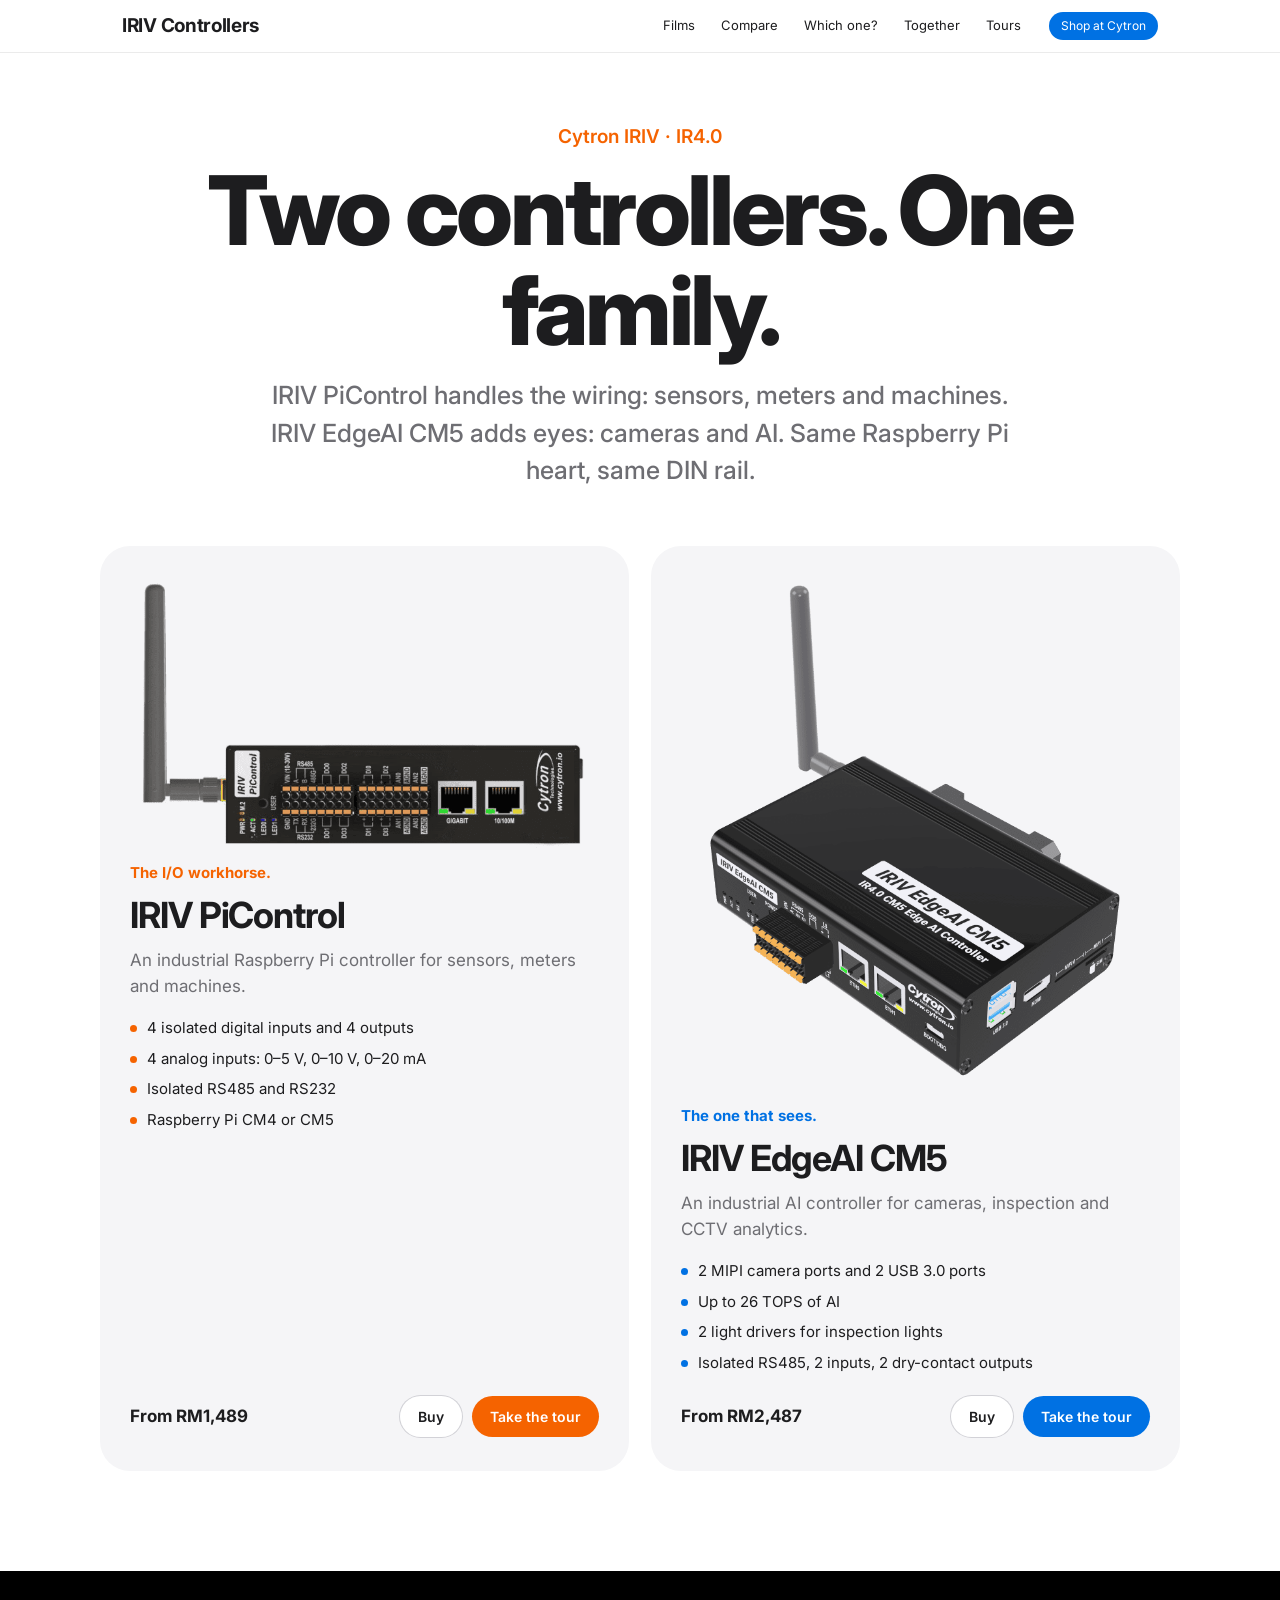
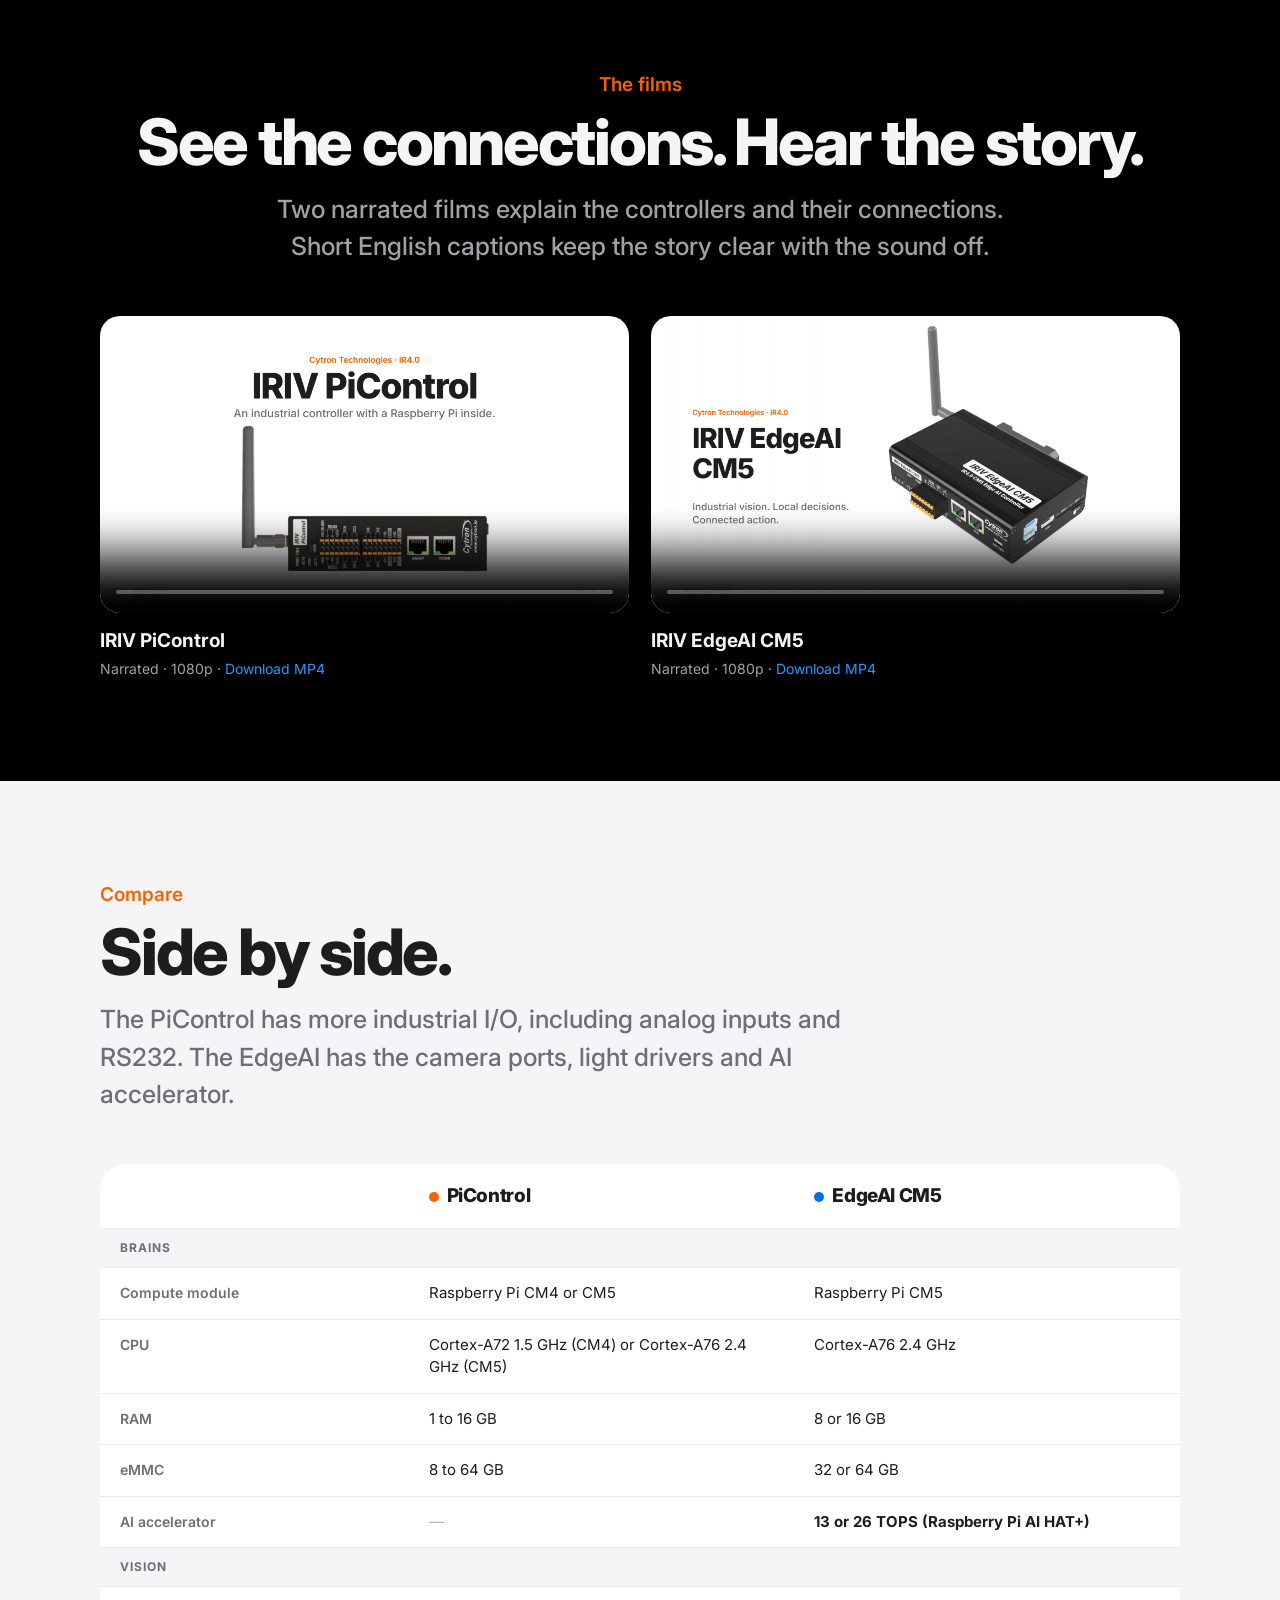
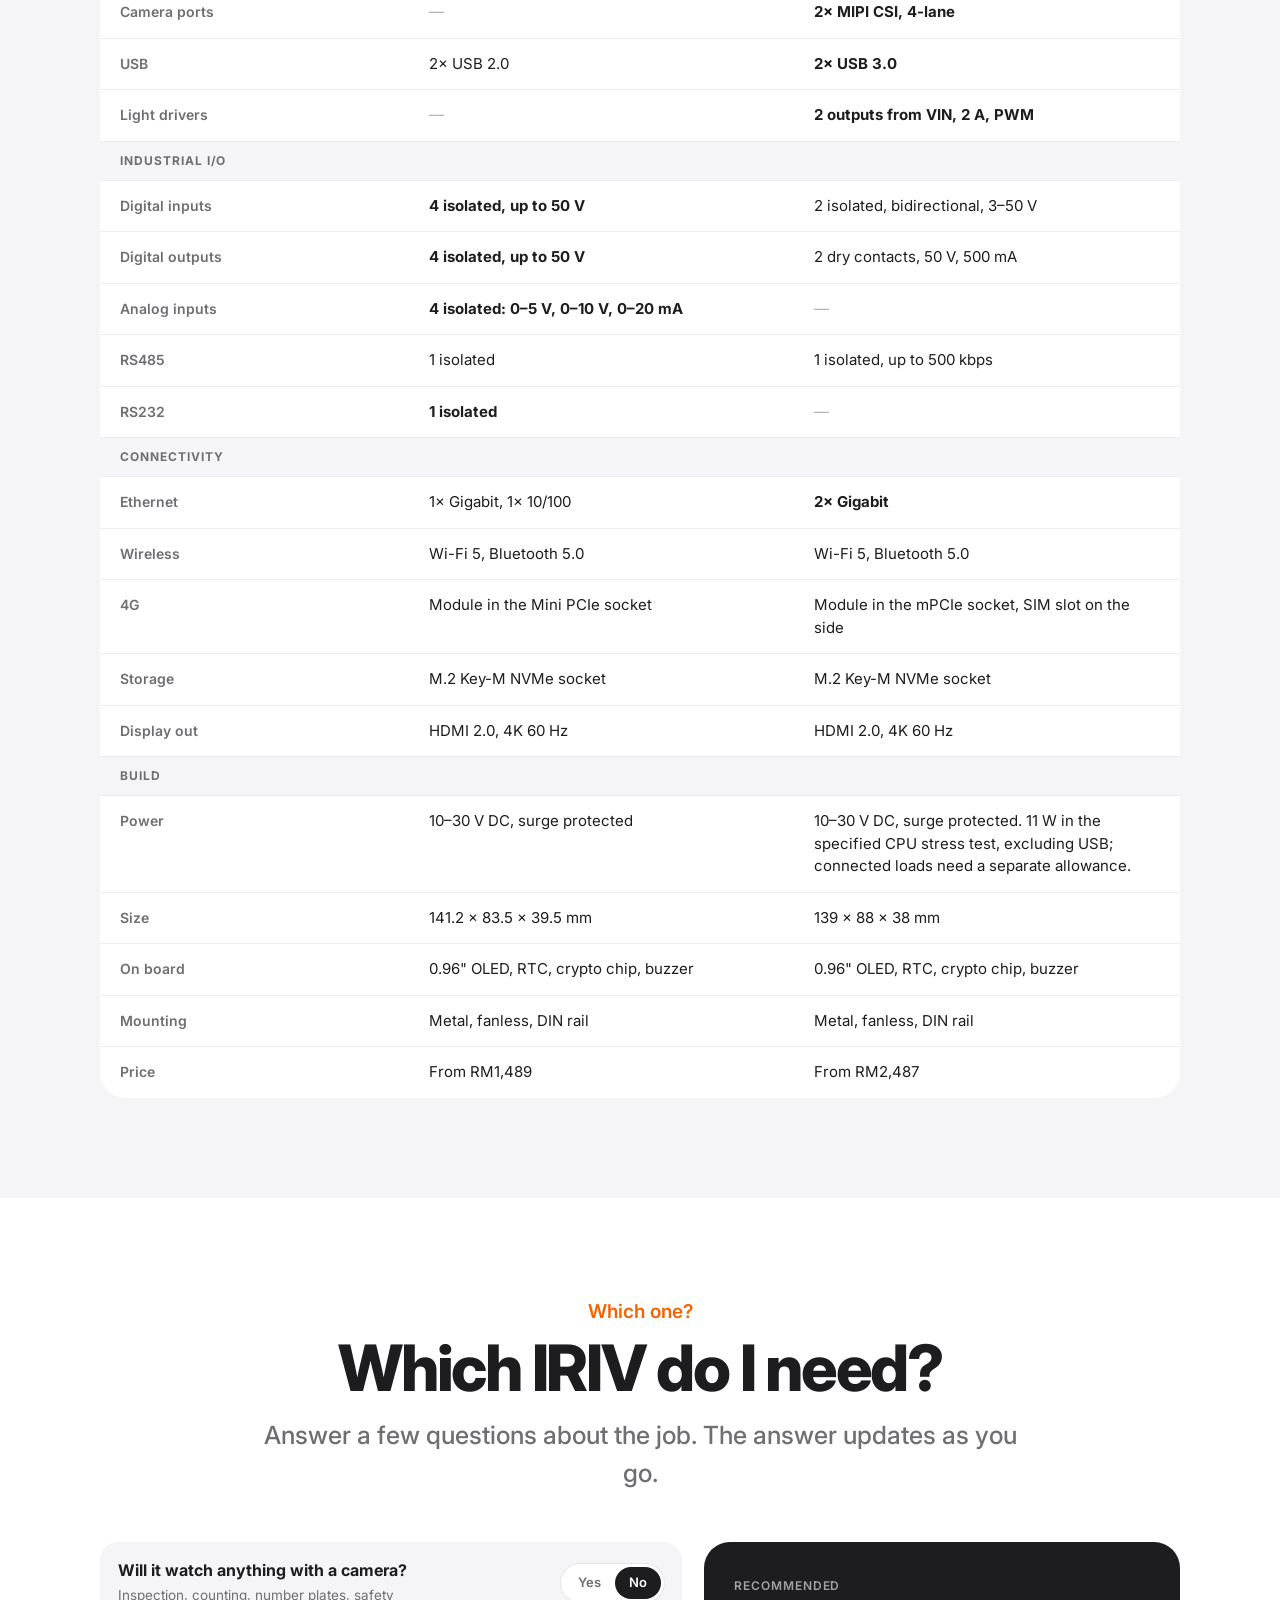
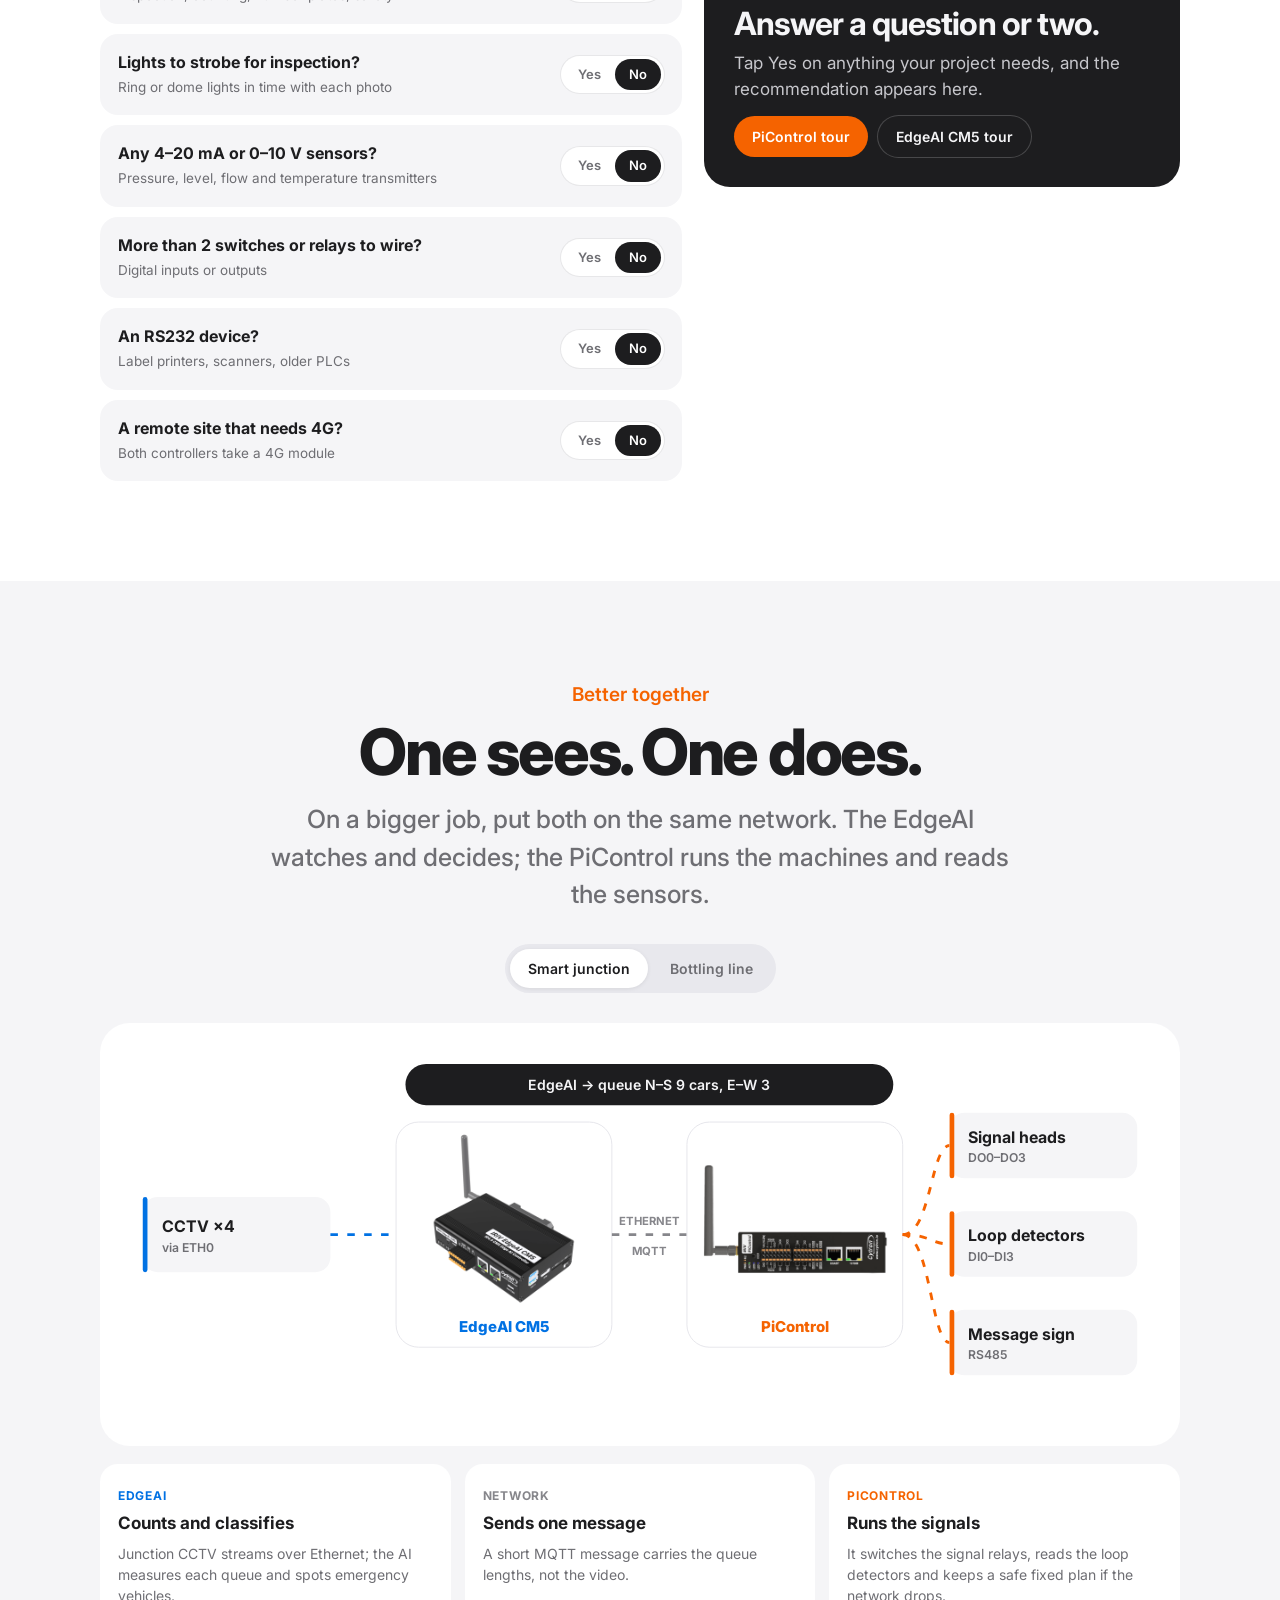
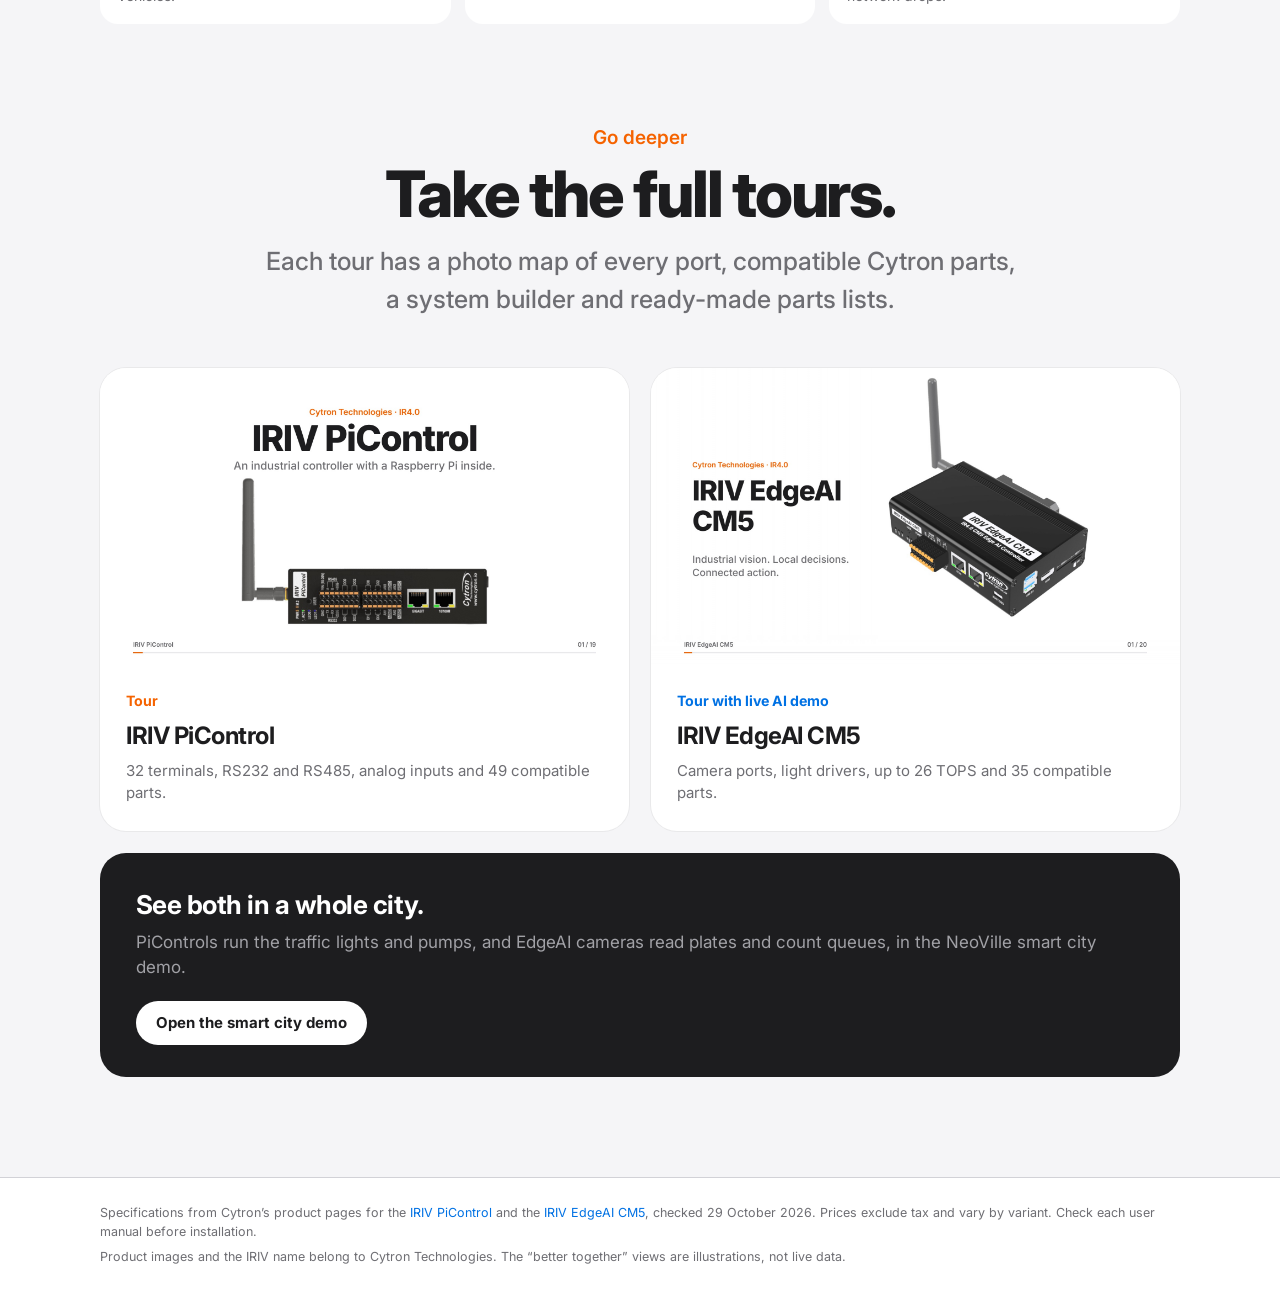
==== iriv-controllers/index.html @ e5e11044 "Add mega airport, Metro Loop, regional grid, village, ferry and weather - Mega airport with live fli" ====
<!doctype html>
<html lang="en">
<head>
<meta charset="utf-8">
<meta name="viewport" content="width=device-width, initial-scale=1">
<title>IRIV Controllers</title>
<meta name="description" content="IRIV PiControl and IRIV EdgeAI CM5 on one page: both films, a side-by-side comparison, a picker, and how the two work together.">
<link rel="preconnect" href="https://fonts.googleapis.com">
<link rel="preconnect" href="https://fonts.gstatic.com" crossorigin>
<link href="https://fonts.googleapis.com/css2?family=Inter:wght@400;500;600;700;800&display=swap" rel="stylesheet">
<style>
  :root { --ink: #1d1d1f; --muted: #6e6e73; --line: #d2d2d7; --soft: #f5f5f7; --accent: #f56300; --blue: #0071e3; --pi: #f56300; --edge: #0071e3; --bg: #fff; }
  * { box-sizing: border-box; }
  html { scroll-behavior: smooth; }
  body { margin: 0; background: var(--bg); color: var(--ink); font: 17px/1.5 Inter, -apple-system, "Segoe UI", system-ui, sans-serif; -webkit-font-smoothing: antialiased; }
  a { color: var(--blue); text-decoration: none; }
  a:hover { text-decoration: underline; }
  button { font: inherit; }
  nav { position: sticky; top: 0; z-index: 10; background: rgba(255,255,255,.96); border-bottom: 1px solid rgba(0,0,0,.08); }
  nav .in { max-width: 1080px; margin: 0 auto; padding: 0 22px; height: 52px; display: flex; align-items: center; gap: 28px; }
  nav b { font-size: 19px; font-weight: 700; letter-spacing: -.3px; margin-right: auto; }
  nav .links { display: flex; gap: 26px; }
  nav a { color: var(--ink); font-size: 13px; }
  nav .buy { background: var(--blue); color: #fff; padding: 5px 12px; border-radius: 99px; font-size: 12px; }
  nav .buy:hover { text-decoration: none; background: #0077ed; }
  @media (max-width: 760px) { nav .links { display: none; } }
  section { padding: 100px 22px; }
  .wrap { max-width: 1080px; margin: 0 auto; }
  .center { text-align: center; }
  .eyebrow { color: var(--accent); font-weight: 600; font-size: 19px; margin: 0 0 8px; }
  h1, h2 { font-weight: 800; letter-spacing: -.035em; line-height: 1.05; margin: 0; }
  h1 { font-size: clamp(48px, 9vw, 96px); }
  h2 { font-size: clamp(38px, 6vw, 64px); }
  .lede { font-size: clamp(19px, 2.4vw, 25px); color: var(--muted); font-weight: 500; margin: 16px 0 0; max-width: 760px; }
  .center .lede { margin-left: auto; margin-right: auto; }
  .grey { background: var(--soft); }
  .dark { background: #000; color: #f5f5f7; }
  .dark h2 { color: #f5f5f7; }
  .dark .lede { color: #a1a1a6; }

  /* hero: the two products */
  .hero { padding-top: 70px; }
  .duo { display: grid; grid-template-columns: 1fr 1fr; gap: 22px; margin-top: 56px; text-align: left; }
  @media (max-width: 820px) { .duo { grid-template-columns: 1fr; } }
  .prodcard { background: var(--soft); border-radius: 30px; padding: 30px 30px 34px; display: flex; flex-direction: column; }
  .prodcard svg { width: 100%; height: auto; display: block; mix-blend-mode: multiply; }
  .prodcard .tag { color: var(--c); font-weight: 700; font-size: 15px; margin-top: 8px; }
  .prodcard h3 { font-size: 36px; letter-spacing: -.03em; margin: 4px 0 6px; }
  .prodcard p { color: var(--muted); margin: 0; }
  .prodcard ul { list-style: none; padding: 0; margin: 18px 0 22px; display: grid; gap: 8px; font-size: 15px; }
  .prodcard li { display: flex; gap: 10px; }
  .prodcard li::before { content: ''; flex: none; width: 7px; height: 7px; border-radius: 50%; background: var(--c); margin-top: 8px; }
  .prodcard .foot { margin-top: auto; display: flex; flex-wrap: wrap; gap: 10px; align-items: center; }
  .price { font-weight: 700; margin-right: auto; }
  .btn { border: 0; border-radius: 99px; padding: 10px 18px; font-weight: 600; font-size: 14px; cursor: pointer; display: inline-block; }
  .btn.fill { background: var(--c, var(--ink)); color: #fff; }
  .btn.line { background: #fff; color: var(--ink); box-shadow: 0 0 0 1px var(--line); }
  .btn:hover { text-decoration: none; filter: brightness(1.05); }

  /* films */
  .films { display: grid; grid-template-columns: 1fr 1fr; gap: 22px; margin-top: 50px; text-align: left; }
  @media (max-width: 820px) { .films { grid-template-columns: 1fr; } }
  .film video { width: 100%; display: block; border-radius: 20px; background: #111; aspect-ratio: 16 / 9; }
  .film b { display: block; margin-top: 14px; font-size: 19px; }
  .film span { color: #a1a1a6; font-size: 14px; }
  .film a { color: #2997ff; font-size: 14px; }

  /* compare */
  .compare { margin-top: 50px; background: #fff; border-radius: 26px; overflow: clip; }
  .crow { display: grid; grid-template-columns: minmax(130px, .8fr) 1fr 1fr; border-top: 1px solid #ececf0; }
  .crow > div { padding: 14px 20px; font-size: 15px; }
  .crow > div:first-child { color: var(--muted); font-weight: 600; font-size: 14px; }
  .crow.head { position: sticky; top: 52px; z-index: 2; background: #fff; border-top: 0; box-shadow: 0 1px 0 #ececf0; }
  .crow.head > div { padding: 18px 20px; font-weight: 800; font-size: 19px; letter-spacing: -.02em; color: var(--ink); }
  .crow.head i { display: inline-block; width: 10px; height: 10px; border-radius: 50%; margin-right: 8px; }
  .crow.group > div { grid-column: 1 / -1; background: var(--soft); font-size: 12px; font-weight: 700; text-transform: uppercase; letter-spacing: .08em; color: var(--muted); padding: 10px 20px; }
  .crow .no { color: #b0b0b5; }
  .crow .win { font-weight: 700; }
  @media (max-width: 640px) { .crow { grid-template-columns: 1fr 1fr; } .crow > div:first-child { grid-column: 1 / -1; padding-bottom: 0; } .crow.head > div:first-child { display: none; } }

  /* picker */
  .picker { display: grid; grid-template-columns: minmax(0, 1.1fr) minmax(0, .9fr); gap: 22px; margin-top: 50px; text-align: left; }
  @media (max-width: 860px) { .picker { grid-template-columns: 1fr; } }
  .qs { display: grid; gap: 10px; }
  .q { display: flex; align-items: center; gap: 16px; background: var(--soft); border-radius: 18px; padding: 16px 18px; }
  .q > div:first-child { flex: 1; }
  .q b { display: block; font-size: 16px; }
  .q small { color: var(--muted); font-size: 13.5px; }
  .seg { display: flex; background: #fff; border-radius: 99px; padding: 3px; box-shadow: 0 0 0 1px rgba(0,0,0,.06); flex: none; }
  .seg button { border: 0; background: transparent; border-radius: 99px; padding: 6px 14px; font-size: 13px; font-weight: 600; color: var(--muted); cursor: pointer; }
  .seg button.on { background: var(--ink); color: #fff; }
  .answer { background: var(--ink); color: #f5f5f7; border-radius: 26px; padding: 30px; position: sticky; top: 76px; align-self: start; }
  .answer small { color: #a1a1a6; font-weight: 600; text-transform: uppercase; letter-spacing: .08em; font-size: 12px; }
  .answer h3 { font-size: 32px; letter-spacing: -.03em; margin: 8px 0 10px; line-height: 1.1; }
  .answer p { color: #c7c7cc; margin: 0 0 14px; }
  .answer ul { margin: 0 0 20px; padding-left: 18px; color: #e5e5ea; font-size: 15px; display: grid; gap: 6px; }
  .answer .btns { display: flex; flex-wrap: wrap; gap: 10px; }
  .answer .btn.line { background: transparent; color: #f5f5f7; box-shadow: 0 0 0 1px #48484a; }

  /* better together */
  .stabs { display: inline-flex; gap: 4px; background: #e8e8ed; border-radius: 99px; padding: 5px; margin-top: 30px; }
  .stabs button { border: 0; background: transparent; color: var(--muted); padding: 9px 18px; border-radius: 99px; font-weight: 600; font-size: 14px; cursor: pointer; }
  .stabs button.on { background: #fff; color: var(--ink); box-shadow: 0 1px 4px rgba(0,0,0,.08); }
  .together { margin-top: 30px; background: #fff; border-radius: 30px; padding: 24px; }
  .together svg { display: block; width: 100%; height: auto; }
  .flow { fill: none; stroke-width: 3; stroke-dasharray: 8 10; animation: flow 1s linear infinite; }
  @keyframes flow { to { stroke-dashoffset: -36; } }
  .msg { transition: opacity .35s; }
  .tsteps { display: grid; grid-template-columns: repeat(3, 1fr); gap: 14px; margin-top: 18px; text-align: left; }
  @media (max-width: 760px) { .tsteps { grid-template-columns: 1fr; } }
  .tstep { background: #fff; border-radius: 18px; padding: 18px; }
  .tstep small { color: var(--c); font-weight: 700; font-size: 12px; text-transform: uppercase; letter-spacing: .06em; }
  .tstep b { display: block; margin-top: 4px; }
  .tstep p { margin: 6px 0 0; color: var(--muted); font-size: 14px; }

  /* tours */
  .tours { display: grid; grid-template-columns: 1fr 1fr; gap: 22px; margin-top: 50px; text-align: left; }
  @media (max-width: 820px) { .tours { grid-template-columns: 1fr; } }
  .tour { display: block; background: #fff; border-radius: 26px; overflow: hidden; color: var(--ink); box-shadow: 0 0 0 1px rgba(0,0,0,.05); transition: transform .2s, box-shadow .2s; }
  .tour:hover { text-decoration: none; transform: translateY(-3px); box-shadow: 0 0 0 1px rgba(0,0,0,.06), 0 24px 40px -24px rgba(0,0,0,.4); }
  .tour img { width: 100%; display: block; aspect-ratio: 16 / 9; object-fit: cover; }
  .tour div { padding: 22px 26px 26px; }
  .tour small { color: var(--c); font-weight: 700; }
  .tour b { display: block; font-size: 24px; letter-spacing: -.02em; margin: 4px 0 6px; }
  .tour p { margin: 0; color: var(--muted); font-size: 15px; }
  .cta { margin-top: 22px; background: #1d1d1f; color: #fff; border-radius: 26px; padding: 32px 36px; display: flex; flex-wrap: wrap; gap: 20px; align-items: center; justify-content: space-between; text-align: left; }
  .cta h3 { margin: 0; font-size: 26px; letter-spacing: -.02em; }
  .cta p { margin: 6px 0 0; color: #a1a1a6; }
  .cta a { background: #fff; color: var(--ink); border-radius: 99px; padding: 11px 20px; font-weight: 700; font-size: 15px; }
  .cta a:hover { text-decoration: none; background: #f5f5f7; }
  footer { border-top: 1px solid var(--line); padding: 26px 22px 40px; color: var(--muted); font-size: 12.5px; }
  footer .wrap { display: grid; gap: 6px; }
  .reveal { opacity: 0; transform: translateY(30px); transition: opacity .9s ease, transform .9s cubic-bezier(.2,.7,.2,1); }
  .reveal.in { opacity: 1; transform: none; }
  @media (prefers-reduced-motion: reduce) { .reveal { opacity: 1; transform: none; transition: none; } .flow { animation: none; } html { scroll-behavior: auto; } }
</style>
</head>
<body>
<nav><div class="in">
  <b>IRIV Controllers</b>
  <span class="links"><a href="#films">Films</a><a href="#compare">Compare</a><a href="#pick">Which one?</a><a href="#together">Together</a><a href="#tours">Tours</a></span>
  <a class="buy" href="https://my.cytron.io/c-industrial-edge-controller" target="_blank" rel="noopener">Shop at Cytron</a>
</div></nav>

<section class="hero center">
  <div class="wrap">
    <p class="eyebrow">Cytron IRIV · IR4.0</p>
    <h1>Two controllers. One family.</h1>
    <p class="lede">IRIV PiControl handles the wiring: sensors, meters and machines. IRIV EdgeAI CM5 adds eyes: cameras and AI. Same Raspberry Pi heart, same DIN rail.</p>
    <div class="duo" id="duo"></div>
  </div>
</section>

<section class="dark center" id="films">
  <div class="wrap">
    <p class="eyebrow reveal">The films</p>
    <h2 class="reveal">See the connections. Hear the story.</h2>
    <p class="lede reveal">Two narrated films explain the controllers and their connections. Short English captions keep the story clear with the sound off.</p>
    <div class="films reveal">
      <div class="film"><video controls playsinline preload="metadata" poster="images/poster-picontrol.jpg"><source src="../short-video-of-iriv-pi/IRIV-PiControl-tour.mp4" type="video/mp4"><track kind="captions" srclang="en" label="English" src="../short-video-of-iriv-pi/IRIV-PiControl-tour.vtt" default></video>
        <b>IRIV PiControl</b><span>Narrated · 1080p · </span><a href="../short-video-of-iriv-pi/IRIV-PiControl-tour.mp4" download>Download MP4</a></div>
      <div class="film"><video controls playsinline preload="metadata" poster="images/poster-edgeai.jpg"><source src="../short-video-of-iriv-edgeai/IRIV-EdgeAI-CM5-tour.mp4" type="video/mp4"><track kind="captions" srclang="en" label="English" src="../short-video-of-iriv-edgeai/IRIV-EdgeAI-CM5-tour.vtt" default></video>
        <b>IRIV EdgeAI CM5</b><span>Narrated · 1080p · </span><a href="../short-video-of-iriv-edgeai/IRIV-EdgeAI-CM5-tour.mp4" download>Download MP4</a></div>
    </div>
  </div>
</section>

<section class="grey" id="compare">
  <div class="wrap">
    <p class="eyebrow reveal">Compare</p>
    <h2 class="reveal">Side by side.</h2>
    <p class="lede reveal">The PiControl has more industrial I/O, including analog inputs and RS232. The EdgeAI has the camera ports, light drivers and AI accelerator.</p>
    <div class="compare reveal" id="cmp"></div>
  </div>
</section>

<section class="center" id="pick">
  <div class="wrap">
    <p class="eyebrow reveal">Which one?</p>
    <h2 class="reveal">Which IRIV do I need?</h2>
    <p class="lede reveal">Answer a few questions about the job. The answer updates as you go.</p>
    <div class="picker reveal"><div class="qs" id="qs"></div><div class="answer" id="answer"></div></div>
  </div>
</section>

<section class="grey center" id="together">
  <div class="wrap">
    <p class="eyebrow reveal">Better together</p>
    <h2 class="reveal">One sees. One does.</h2>
    <p class="lede reveal">On a bigger job, put both on the same network. The EdgeAI watches and decides; the PiControl runs the machines and reads the sensors.</p>
    <div class="stabs reveal" id="stabs"><button data-s="junction" class="on">Smart junction</button><button data-s="bottling">Bottling line</button></div>
    <div class="together reveal" id="tview"></div>
    <div class="tsteps reveal" id="tsteps"></div>
  </div>
</section>

<section class="grey center" id="tours" style="padding-top:0">
  <div class="wrap">
    <p class="eyebrow reveal">Go deeper</p>
    <h2 class="reveal">Take the full tours.</h2>
    <p class="lede reveal">Each tour has a photo map of every port, compatible Cytron parts, a system builder and ready-made parts lists.</p>
    <div class="tours reveal">
      <a class="tour" href="../short-video-of-iriv-pi/" style="--c:var(--pi)"><img src="images/poster-picontrol.jpg" alt="IRIV PiControl tour"><div><small>Tour</small><b>IRIV PiControl</b><p>32 terminals, RS232 and RS485, analog inputs and 49 compatible parts.</p></div></a>
      <a class="tour" href="../short-video-of-iriv-edgeai/" style="--c:var(--edge)"><img src="images/poster-edgeai.jpg" alt="IRIV EdgeAI CM5 tour"><div><small>Tour with live AI demo</small><b>IRIV EdgeAI CM5</b><p>Camera ports, light drivers, up to 26 TOPS and 35 compatible parts.</p></div></a>
    </div>
    <div class="cta reveal"><div><h3>See both in a whole city.</h3><p>PiControls run the traffic lights and pumps, and EdgeAI cameras read plates and count queues, in the NeoVille smart city demo.</p></div><a href="../#mobility">Open the smart city demo</a></div>
  </div>
</section>

<footer><div class="wrap">
  <div>Specifications from Cytron’s product pages for the <a href="https://my.cytron.io/p-iriv-picontrol-cm4-industrial-controller" target="_blank" rel="noopener">IRIV PiControl</a> and the <a href="https://my.cytron.io/c-industrial-edge-controller/p-iriv-edge-ai-cm5" target="_blank" rel="noopener">IRIV EdgeAI CM5</a>, checked 29 October 2026. Prices exclude tax and vary by variant. Check each user manual before installation.</div>
  <div>Product images and the IRIV name belong to Cytron Technologies. The “better together” views are illustrations, not live data.</div>
</div></footer>

<script>
const PI = { id: 'pi', name: 'IRIV PiControl', color: '#f56300', tag: 'The I/O workhorse.', img: '../short-video-of-iriv-pi/images/front.png', px: 1000, vb: '50 225 910 540',
  blurb: 'An industrial Raspberry Pi controller for sensors, meters and machines.', price: 'From RM1,489', tour: '../short-video-of-iriv-pi/', buy: 'https://my.cytron.io/p-iriv-picontrol-cm4-industrial-controller',
  points: ['4 isolated digital inputs and 4 outputs', '4 analog inputs: 0–5 V, 0–10 V, 0–20 mA', 'Isolated RS485 and RS232', 'Raspberry Pi CM4 or CM5'] };
const ED = { id: 'edge', name: 'IRIV EdgeAI CM5', color: '#0071e3', tag: 'The one that sees.', img: '../short-video-of-iriv-edgeai/images/iso.png', px: 800, vb: '40 0 720 800',
  blurb: 'An industrial AI controller for cameras, inspection and CCTV analytics.', price: 'From RM2,487', tour: '../short-video-of-iriv-edgeai/', buy: 'https://my.cytron.io/c-industrial-edge-controller/p-iriv-edge-ai-cm5',
  points: ['2 MIPI camera ports and 2 USB 3.0 ports', 'Up to 26 TOPS of AI', '2 light drivers for inspection lights', 'Isolated RS485, 2 inputs, 2 dry-contact outputs'] };

/* ---------- hero cards ---------- */
const photo = (p, vb = p.vb) => `<svg viewBox="${vb}" role="img" aria-label="${p.name}"><image href="${p.img}" width="${p.px}" height="${p.px}"/></svg>`;
document.getElementById('duo').innerHTML = [PI, ED].map(p => `<div class="prodcard" style="--c:${p.color}">${photo(p)}
  <div class="tag">${p.tag}</div><h3>${p.name}</h3><p>${p.blurb}</p><ul>${p.points.map(x => `<li>${x}</li>`).join('')}</ul>
  <div class="foot"><span class="price">${p.price}</span><a class="btn line" href="${p.buy}" target="_blank" rel="noopener">Buy</a><a class="btn fill" href="${p.tour}">Take the tour</a></div></div>`).join('');

/* ---------- comparison ---------- */
// [label, PiControl, EdgeAI, which side has the edge: 'pi' | 'edge' | '']
const ROWS = [
  ['Brains'],
  ['Compute module', 'Raspberry Pi CM4 or CM5', 'Raspberry Pi CM5'],
  ['CPU', 'Cortex-A72 1.5 GHz (CM4) or Cortex-A76 2.4 GHz (CM5)', 'Cortex-A76 2.4 GHz'],
  ['RAM', '1 to 16 GB', '8 or 16 GB'],
  ['eMMC', '8 to 64 GB', '32 or 64 GB'],
  ['AI accelerator', '', '13 or 26 TOPS (Raspberry Pi AI HAT+)', 'edge'],
  ['Vision'],
  ['Camera ports', '', '2× MIPI CSI, 4-lane', 'edge'],
  ['USB', '2× USB 2.0', '2× USB 3.0', 'edge'],
  ['Light drivers', '', '2 outputs from VIN, 2 A, PWM', 'edge'],
  ['Industrial I/O'],
  ['Digital inputs', '4 isolated, up to 50 V', '2 isolated, bidirectional, 3–50 V', 'pi'],
  ['Digital outputs', '4 isolated, up to 50 V', '2 dry contacts, 50 V, 500 mA', 'pi'],
  ['Analog inputs', '4 isolated: 0–5 V, 0–10 V, 0–20 mA', '', 'pi'],
  ['RS485', '1 isolated', '1 isolated, up to 500 kbps'],
  ['RS232', '1 isolated', '', 'pi'],
  ['Connectivity'],
  ['Ethernet', '1× Gigabit, 1× 10/100', '2× Gigabit', 'edge'],
  ['Wireless', 'Wi-Fi 5, Bluetooth 5.0', 'Wi-Fi 5, Bluetooth 5.0'],
  ['4G', 'Module in the Mini PCIe socket', 'Module in the mPCIe socket, SIM slot on the side'],
  ['Storage', 'M.2 Key-M NVMe socket', 'M.2 Key-M NVMe socket'],
  ['Display out', 'HDMI 2.0, 4K 60 Hz', 'HDMI 2.0, 4K 60 Hz'],
  ['Build'],
  ['Power', '10–30 V DC, surge protected', '10–30 V DC, surge protected. 11 W in the specified CPU stress test, excluding USB; connected loads need a separate allowance.'],
  ['Size', '141.2 × 83.5 × 39.5 mm', '139 × 88 × 38 mm'],
  ['On board', '0.96" OLED, RTC, crypto chip, buzzer', '0.96" OLED, RTC, crypto chip, buzzer'],
  ['Mounting', 'Metal, fanless, DIN rail', 'Metal, fanless, DIN rail'],
  ['Price', 'From RM1,489', 'From RM2,487']
];
const cell = (v, win) => v ? `<div class="${win ? 'win' : ''}">${v}</div>` : '<div class="no">—</div>';
document.getElementById('cmp').innerHTML = `<div class="crow head"><div></div><div><i style="background:${PI.color}"></i>PiControl</div><div><i style="background:${ED.color}"></i>EdgeAI CM5</div></div>` +
  ROWS.map(([label, a, b, win]) => a === undefined ? `<div class="crow group"><div>${label}</div></div>` : `<div class="crow"><div>${label}</div>${cell(a, win === 'pi')}${cell(b, win === 'edge')}</div>`).join('');

/* ---------- picker ---------- */
const QS = [
  ['cam', 'Will it watch anything with a camera?', 'Inspection, counting, number plates, safety'],
  ['light', 'Lights to strobe for inspection?', 'Ring or dome lights in time with each photo'],
  ['analog', 'Any 4–20 mA or 0–10 V sensors?', 'Pressure, level, flow and temperature transmitters'],
  ['io', 'More than 2 switches or relays to wire?', 'Digital inputs or outputs'],
  ['rs232', 'An RS232 device?', 'Label printers, scanners, older PLCs'],
  ['cell', 'A remote site that needs 4G?', 'Both controllers take a 4G module']
];
const ans = {};
document.getElementById('qs').innerHTML = QS.map(([id, q, hint]) => `<div class="q"><div><b>${q}</b><small>${hint}</small></div><div class="seg" data-q="${id}"><button data-v="1">Yes</button><button data-v="0" class="on">No</button></div></div>`).join('');
function decide() {
  const sees = ans.cam || ans.light, wires = ans.analog || ans.rs232 || ans.io, why = [];
  if (ans.cam) why.push('Camera ports and up to 26 TOPS of AI are on the EdgeAI.');
  if (ans.light) why.push('Only the EdgeAI has built-in light drivers.');
  if (ans.analog) why.push('Only the PiControl has analog inputs (0–5 V, 0–10 V, 0–20 mA).');
  if (ans.rs232) why.push('Only the PiControl has RS232.');
  if (ans.io) why.push('The PiControl has 4 inputs and 4 outputs; the EdgeAI has 2 of each.');
  if (ans.cell) why.push('Either one takes a 4G module, so 4G doesn’t decide it.');
  let pick, title, text, links;
  if (sees && (ans.analog || ans.rs232)) { pick = 'both'; title = 'Use both, linked over Ethernet.'; text = 'The EdgeAI handles the cameras and AI; the PiControl reads the analog or RS232 equipment and runs the machines.'; links = [ED, PI]; }
  else if (sees && ans.io) { pick = 'edge'; title = 'IRIV EdgeAI CM5, plus an IO extender.'; text = 'The EdgeAI does the vision. Add the 8×DI + 8×DO Modbus extender on RS485 for the extra switches, or pair it with a PiControl.'; links = [ED, PI]; }
  else if (sees) { pick = 'edge'; title = 'IRIV EdgeAI CM5.'; text = 'Everything you need for vision is on one controller.'; links = [ED]; }
  else if (wires || ans.cell) { pick = 'pi'; title = 'IRIV PiControl.'; text = 'More industrial I/O for less, with no AI hardware you don’t need.'; links = [PI]; }
  else { pick = ''; title = 'Answer a question or two.'; text = 'Tap Yes on anything your project needs, and the recommendation appears here.'; links = [PI, ED]; }
  const col = { pi: PI.color, edge: ED.color, both: '#30d158' }[pick] || '#a1a1a6';
  document.getElementById('answer').innerHTML = `<small style="color:${col}">Recommended</small><h3>${title}</h3><p>${text}</p>${why.length ? `<ul>${why.map(w => `<li>${w}</li>`).join('')}</ul>` : ''}
    <div class="btns">${links.map((p, i) => `<a class="btn ${i ? 'line' : 'fill'}" style="--c:${p.color}" href="${p.tour}">${p.name.replace('IRIV ', '')} tour</a>`).join('')}</div>`;
}
document.getElementById('qs').onclick = e => {
  const b = e.target.closest('[data-v]'); if (!b) return;
  const seg = b.parentElement; ans[seg.dataset.q] = b.dataset.v === '1';
  seg.querySelectorAll('button').forEach(x => x.classList.toggle('on', x === b)); decide();
};
decide();

/* ---------- better together ---------- */
const SC = {
  junction: { left: ['CCTV ×4', 'via ETH0'], right: [['Signal heads', 'DO0–DO3'], ['Loop detectors', 'DI0–DI3'], ['Message sign', 'RS485']],
    msgs: ['EdgeAI → queue N–S 9 cars, E–W 3', 'PiControl ← give N–S 4 s more green', 'EdgeAI → ambulance seen on approach', 'PiControl ← green corridor for the ambulance', 'EdgeAI → red-light runner, plate WKA 2241', 'PiControl ← sign: “Slow down, queue ahead”'],
    steps: [['EdgeAI', 'Counts and classifies', 'Junction CCTV streams over Ethernet; the AI measures each queue and spots emergency vehicles.', ED.color], ['Network', 'Sends one message', 'A short MQTT message carries the queue lengths, not the video.', '#86868b'], ['PiControl', 'Runs the signals', 'It switches the signal relays, reads the loop detectors and keeps a safe fixed plan if the network drops.', PI.color]] },
  bottling: { left: ['Camera', 'MIPI0 + dome light L0'], right: [['Conveyor motor', 'DO0'], ['Tank level 4–20 mA', 'AN0'], ['Label printer', 'RS232']],
    msgs: ['EdgeAI → bottle #1042 OK', 'EdgeAI → bottle #1043 NO CAP · rejected', 'PiControl ← tank 72 %, filler pressure normal', 'EdgeAI → yield 97.8 % this hour', 'PiControl ← print batch label B-2210', 'PiControl ← slow conveyor, rejects rising'],
    steps: [['EdgeAI', 'Inspects every bottle', 'The camera and light are triggered per bottle, and faulty ones are blown off the line.', ED.color], ['Network', 'Shares the results', 'Pass, fail and yield go to the PiControl and the dashboard over MQTT.', '#86868b'], ['PiControl', 'Runs the line', 'It drives the conveyor, reads the 4–20 mA tank level and prints batch labels over RS232.', PI.color]] }
};
let scene = 'junction', msgI = 0;
function drawTogether() {
  const s = SC[scene];
  const box = (x, y, w, h, title, sub, col) => `<g><rect x="${x}" y="${y}" width="${w}" height="${h}" rx="16" fill="#f5f5f7"/><rect x="${x}" y="${y}" width="5" height="${h}" rx="2.5" fill="${col}"/>
    <text x="${x + 20}" y="${y + h / 2 - 3}" font-size="17" font-weight="700" fill="#1d1d1f">${title}</text><text x="${x + 20}" y="${y + h / 2 + 18}" font-size="13" font-weight="600" fill="#6e6e73">${sub}</text></g>`;
  const ry = [70, 175, 280];
  document.getElementById('tview').innerHTML = `<svg viewBox="0 0 1100 400" role="img" aria-label="EdgeAI and PiControl working together">
    ${box(20, 160, 200, 80, s.left[0], s.left[1], ED.color)}
    <path class="flow" d="M220 200 L290 200" stroke="${ED.color}"/>
    <rect x="290" y="80" width="230" height="240" rx="24" fill="#fff" stroke="#e5e5ea"/>
    <svg x="300" y="90" width="210" height="190" viewBox="${ED.vb}"><image href="${ED.img}" width="${ED.px}" height="${ED.px}"/></svg>
    <text x="405" y="304" text-anchor="middle" font-size="16" font-weight="800" fill="${ED.color}">EdgeAI CM5</text>
    <path class="flow" d="M520 200 L600 200" stroke="#86868b"/>
    <rect x="600" y="80" width="230" height="240" rx="24" fill="#fff" stroke="#e5e5ea"/>
    <svg x="610" y="110" width="210" height="150" viewBox="40 220 920 560"><image href="${PI.img}" width="${PI.px}" height="${PI.px}"/></svg>
    <text x="715" y="304" text-anchor="middle" font-size="16" font-weight="800" fill="${PI.color}">PiControl</text>
    ${s.right.map((r, i) => `<path class="flow" d="M830 200 C 860 200, 860 ${ry[i] + 35}, 880 ${ry[i] + 35}" stroke="${PI.color}"/>${box(880, ry[i], 200, 70, r[0], r[1], PI.color)}`).join('')}
    <rect x="300" y="18" width="520" height="44" rx="22" fill="#1d1d1f"/>
    <text id="tmsg" class="msg" x="560" y="46" text-anchor="middle" font-size="15" font-weight="600" fill="#f5f5f7">${s.msgs[msgI % s.msgs.length]}</text>
    <text x="560" y="190" text-anchor="middle" font-size="12" font-weight="700" fill="#86868b">ETHERNET</text><text x="560" y="222" text-anchor="middle" font-size="12" font-weight="700" fill="#86868b">MQTT</text>
  </svg>`;
  document.getElementById('tsteps').innerHTML = s.steps.map(([who, t, d, c]) => `<div class="tstep" style="--c:${c}"><small>${who}</small><b>${t}</b><p>${d}</p></div>`).join('');
}
document.getElementById('stabs').onclick = e => {
  const b = e.target.closest('[data-s]'); if (!b) return;
  scene = b.dataset.s; msgI = 0; drawTogether();
  document.querySelectorAll('#stabs button').forEach(x => x.classList.toggle('on', x === b));
};
drawTogether();
setInterval(() => {   // cycle the message strip while it is on screen
  const el = document.getElementById('tmsg'); if (!el || document.hidden || el.getBoundingClientRect().bottom < 0 || el.getBoundingClientRect().top > innerHeight) return;
  el.style.opacity = 0;
  setTimeout(() => { msgI++; el.textContent = SC[scene].msgs[msgI % SC[scene].msgs.length]; el.style.opacity = 1; }, 350);
}, 2600);

/* ---------- scroll reveal ---------- */
const ro = new IntersectionObserver(es => es.forEach(e => { if (e.isIntersecting) { e.target.classList.add('in'); ro.unobserve(e.target); } }), { threshold: .12 });
document.querySelectorAll('.reveal').forEach(n => ro.observe(n));
</script>
</body>
</html>
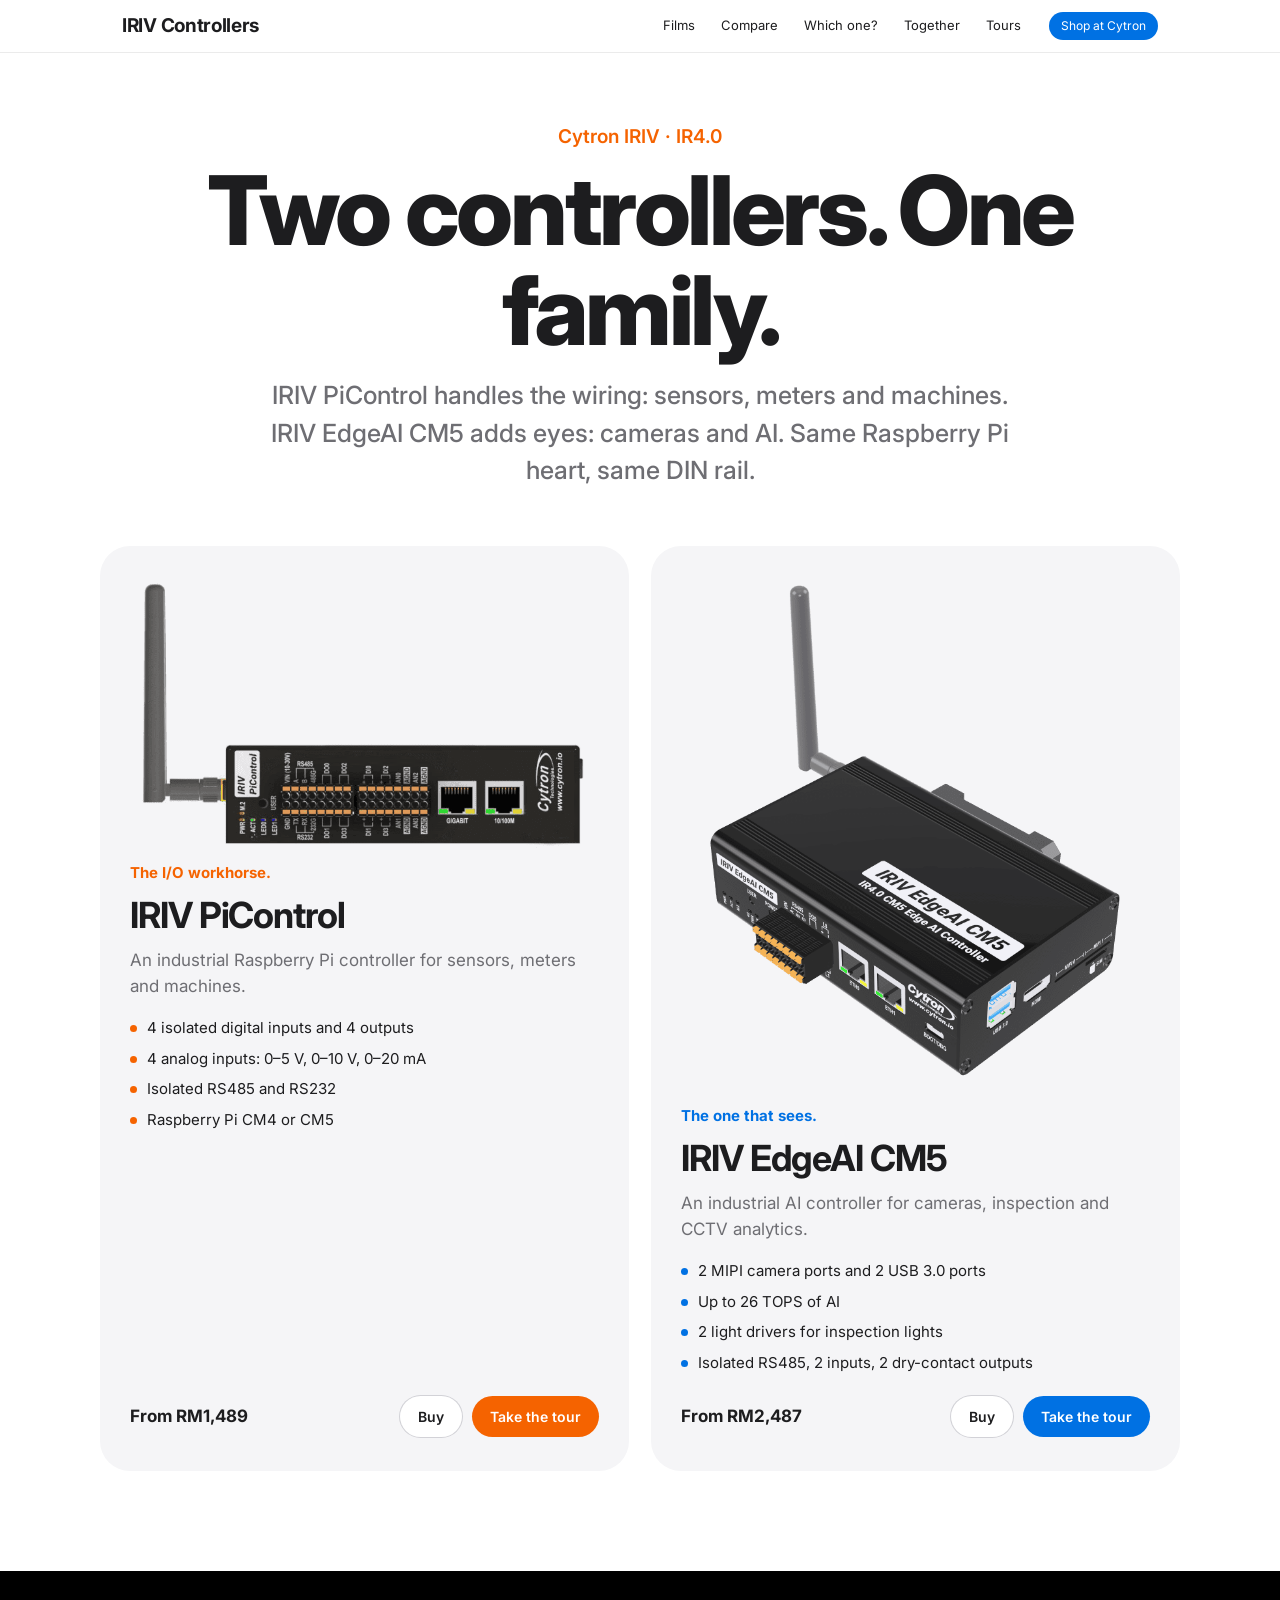
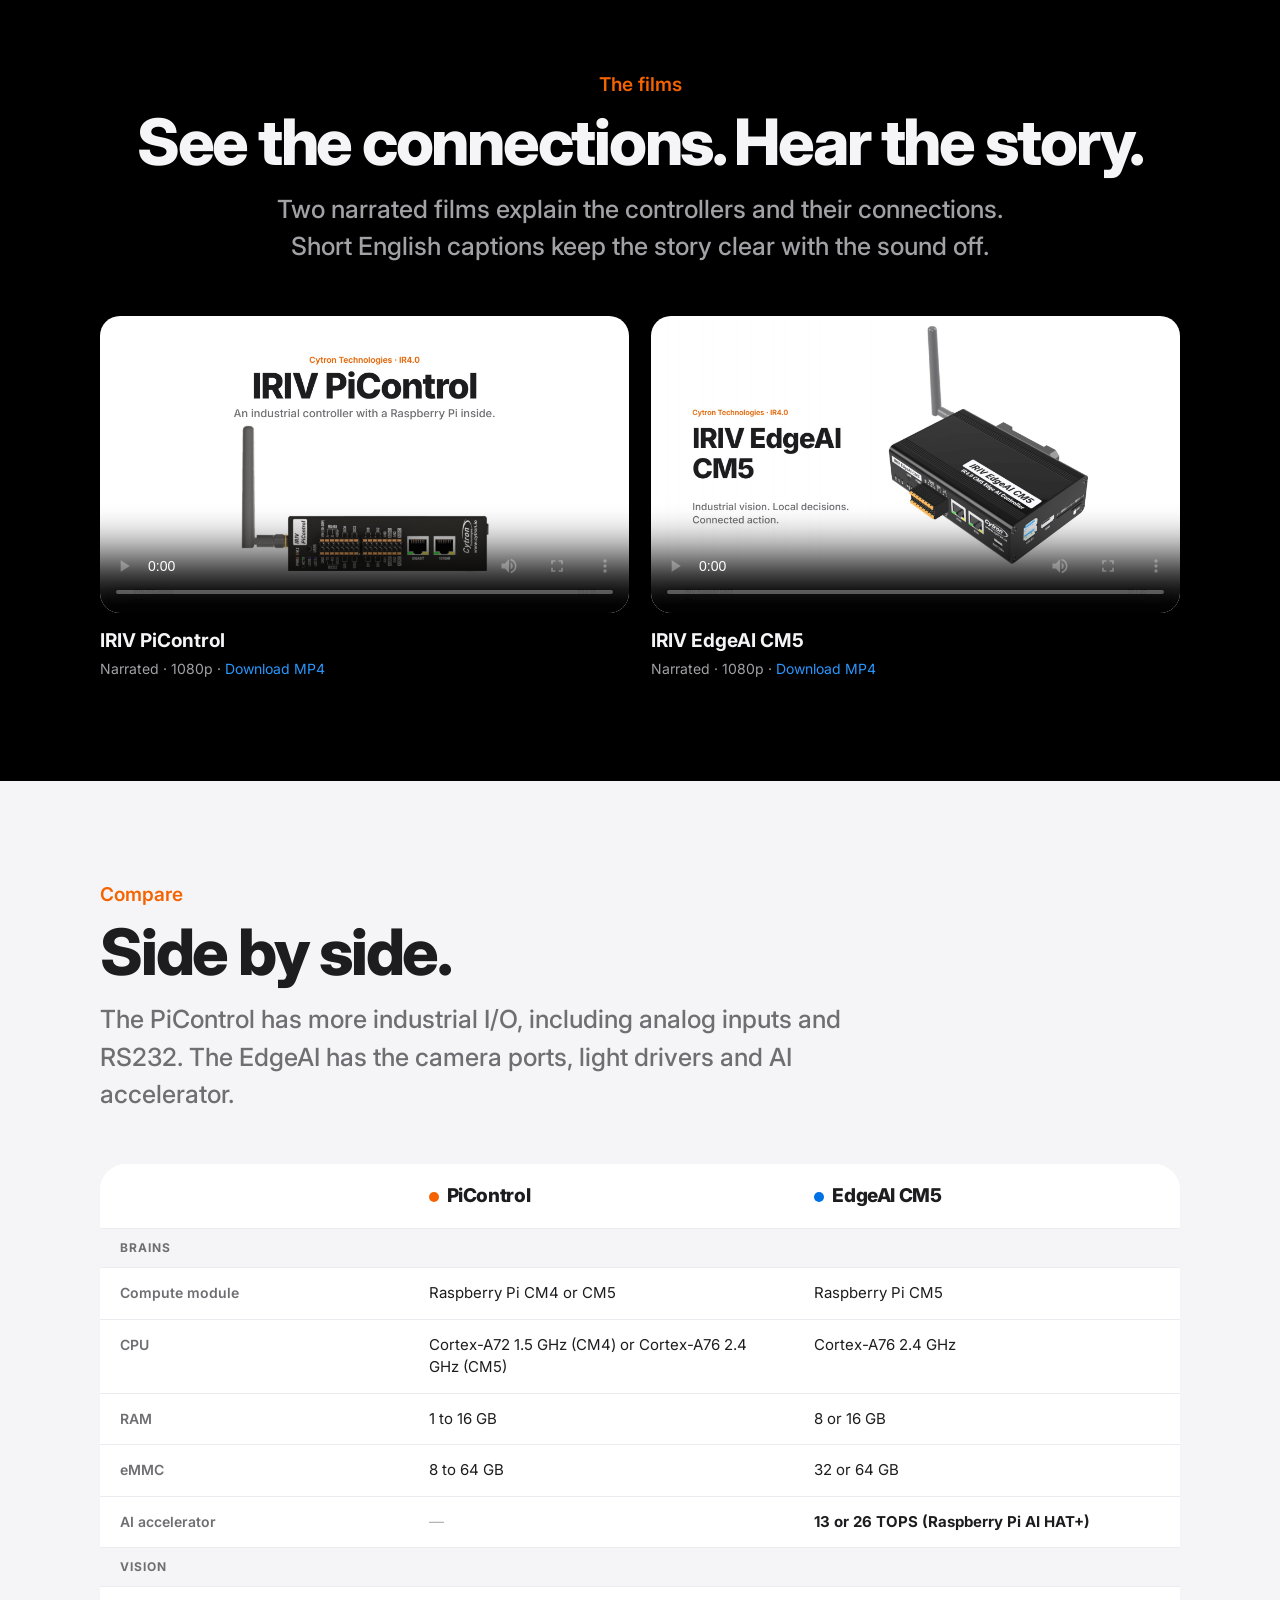
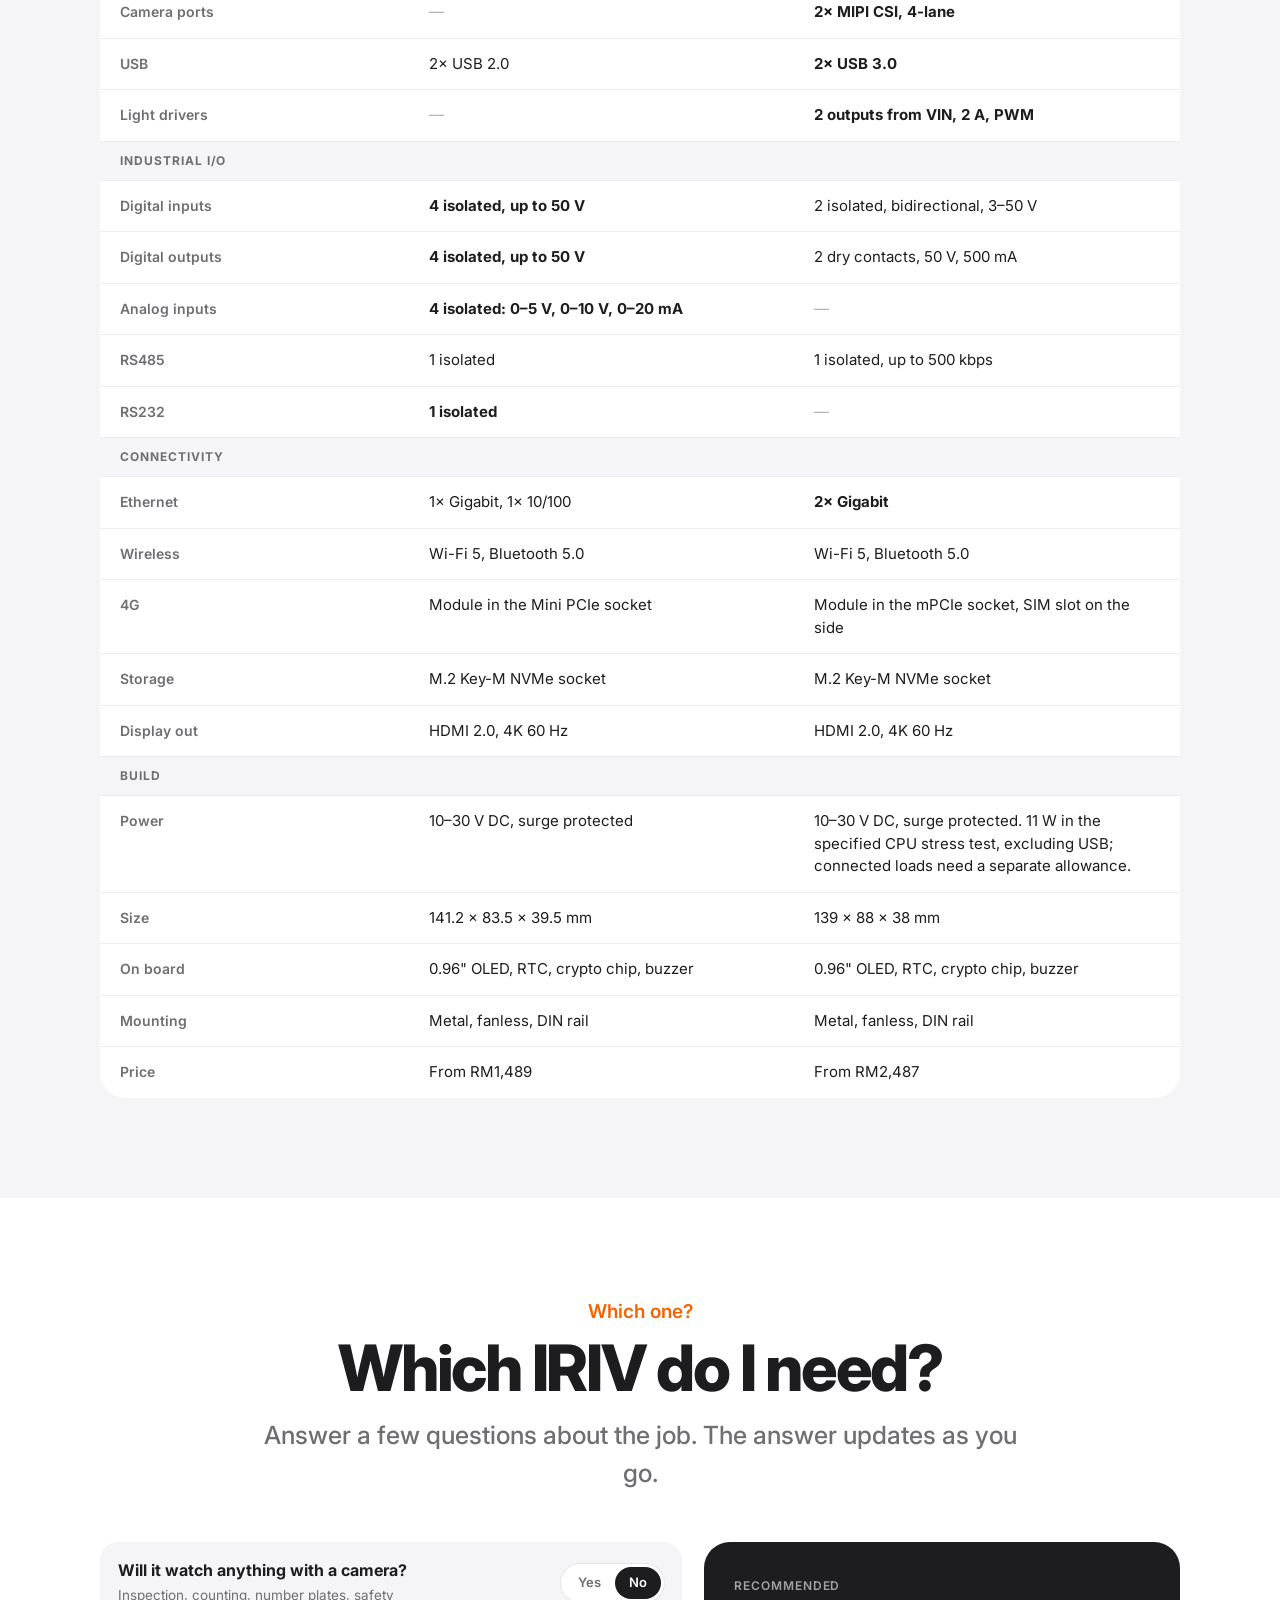
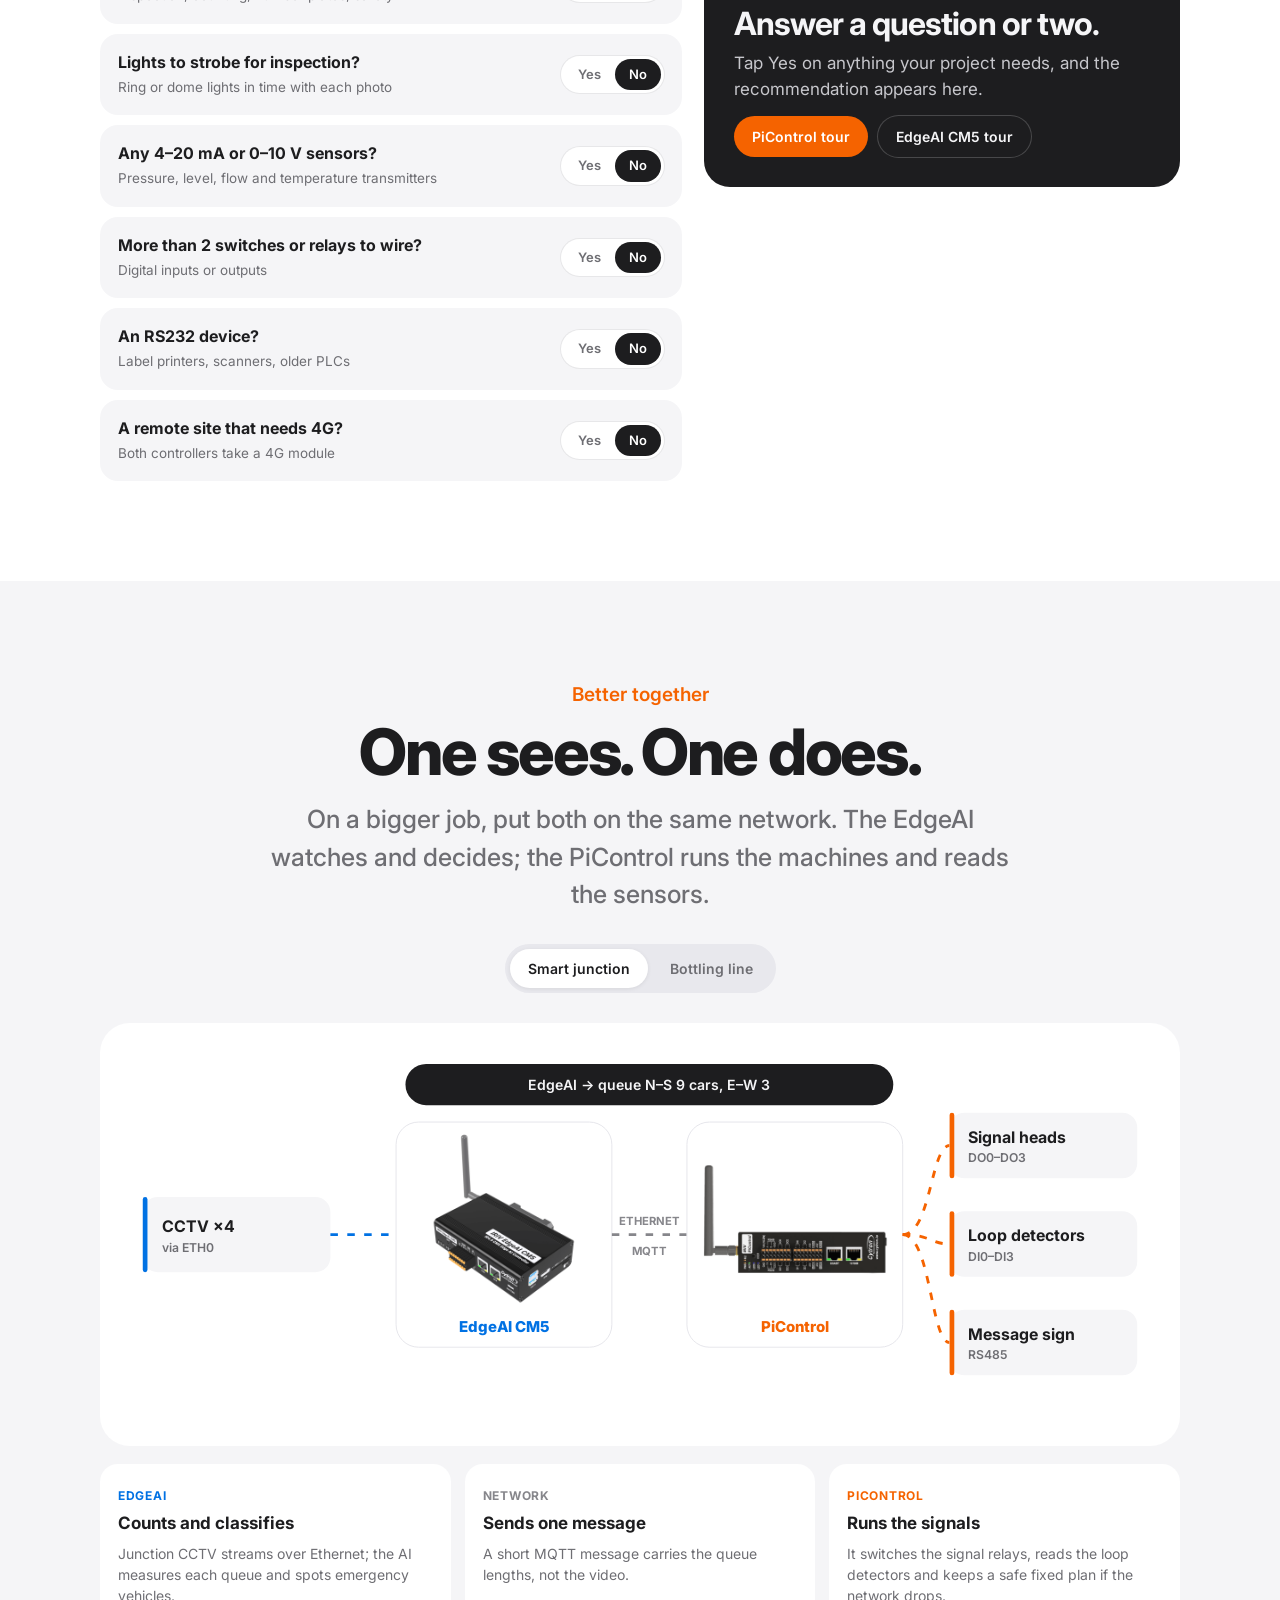
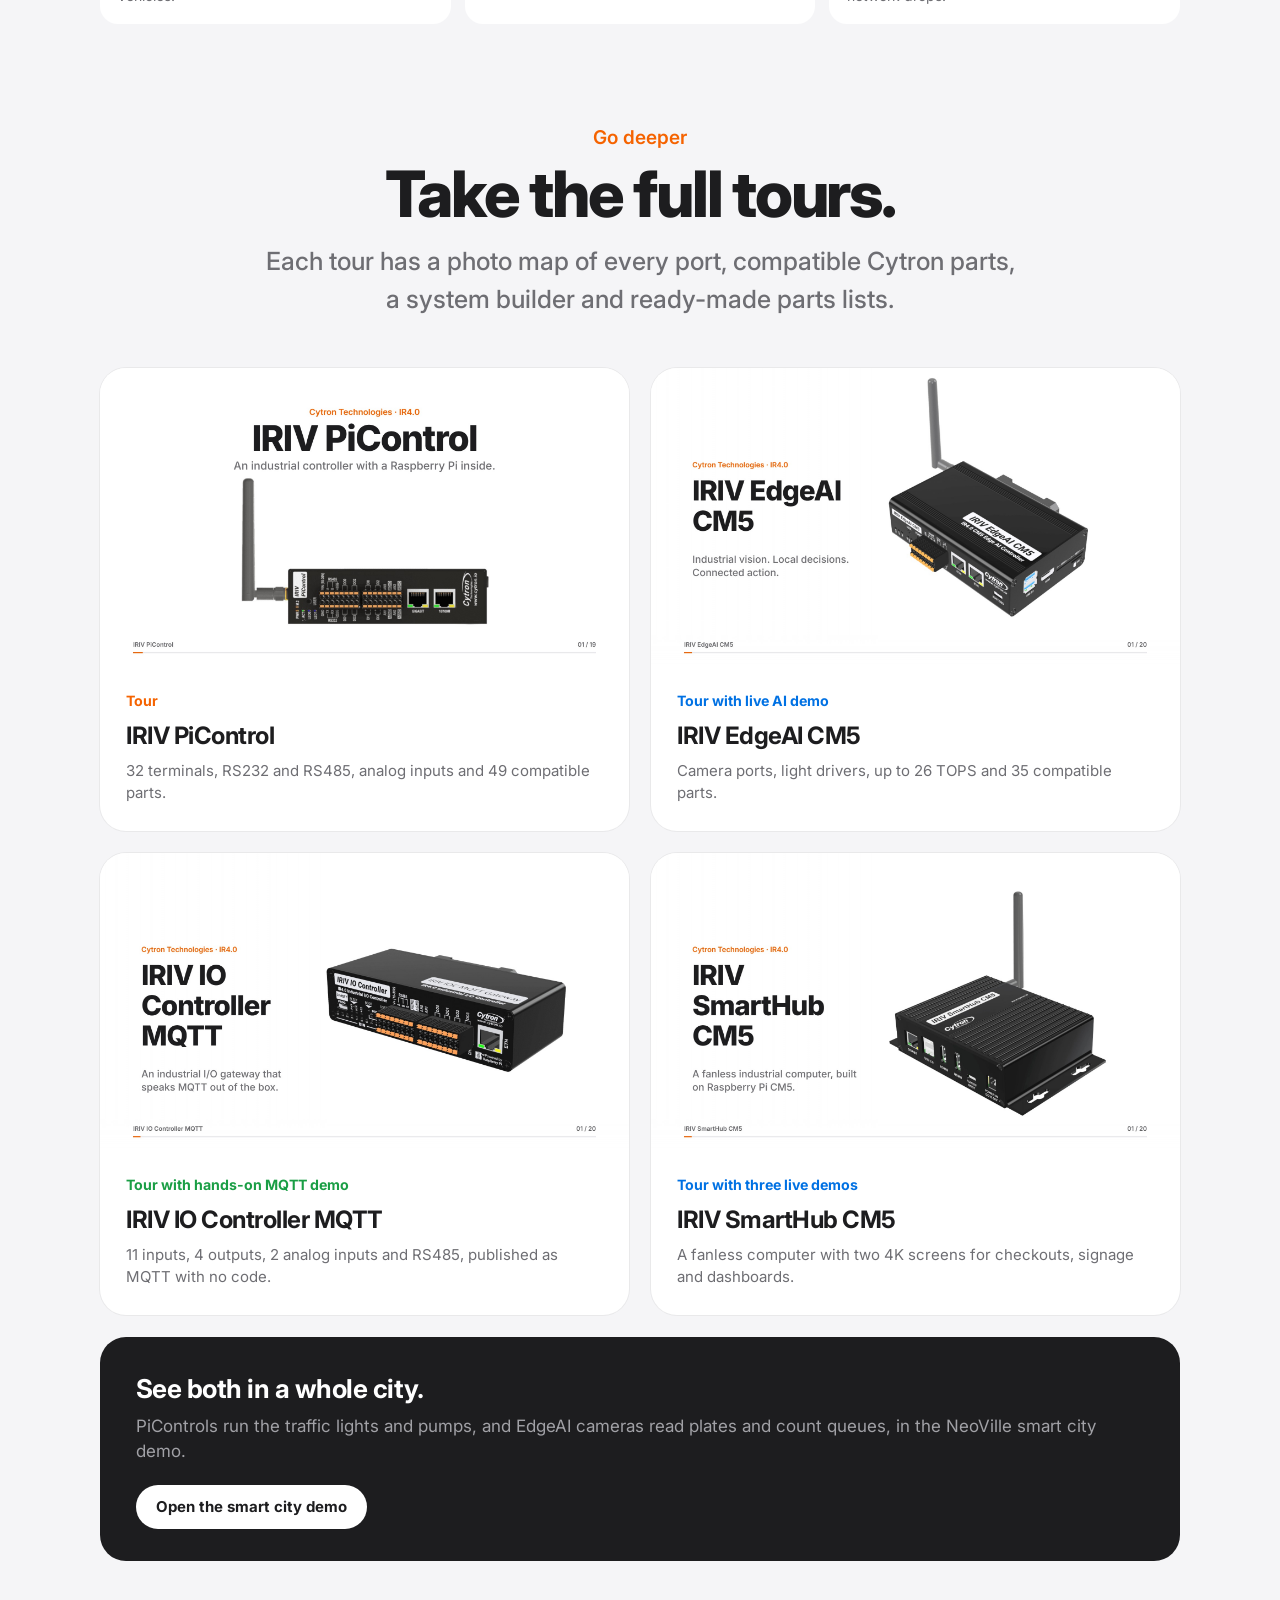
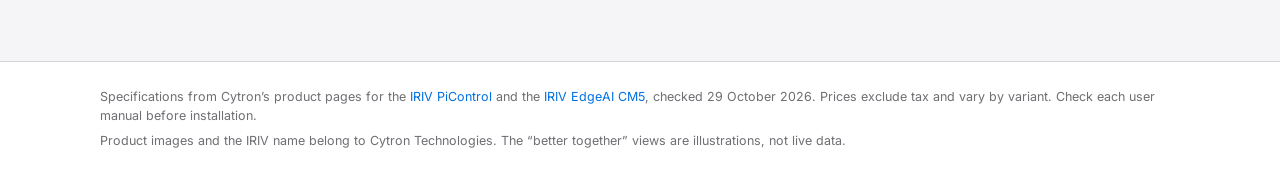
==== commit ed9f0c92: "Organize dashboard assets and publish latest IRIV tours" ====
--- a/iriv-controllers/index.html
+++ b/iriv-controllers/index.html
@@ -202,6 +202,8 @@
     <div class="tours reveal">
       <a class="tour" href="../short-video-of-iriv-pi/" style="--c:var(--pi)"><img src="images/poster-picontrol.jpg" alt="IRIV PiControl tour"><div><small>Tour</small><b>IRIV PiControl</b><p>32 terminals, RS232 and RS485, analog inputs and 49 compatible parts.</p></div></a>
       <a class="tour" href="../short-video-of-iriv-edgeai/" style="--c:var(--edge)"><img src="images/poster-edgeai.jpg" alt="IRIV EdgeAI CM5 tour"><div><small>Tour with live AI demo</small><b>IRIV EdgeAI CM5</b><p>Camera ports, light drivers, up to 26 TOPS and 35 compatible parts.</p></div></a>
+      <a class="tour" href="../short-video-of-iriv-ioc/" style="--c:#1a9e45"><img src="../short-video-of-iriv-ioc/images/tour-poster.jpg" alt="IRIV IO Controller MQTT tour" loading="lazy"><div><small>Tour with hands-on MQTT demo</small><b>IRIV IO Controller MQTT</b><p>11 inputs, 4 outputs, 2 analog inputs and RS485, published as MQTT with no code.</p></div></a>
+      <a class="tour" href="../short-video-of-iriv-smarthub/" style="--c:#0071e3"><img src="../short-video-of-iriv-smarthub/images/tour-poster.jpg" alt="IRIV SmartHub CM5 tour" loading="lazy"><div><small>Tour with three live demos</small><b>IRIV SmartHub CM5</b><p>A fanless computer with two 4K screens for checkouts, signage and dashboards.</p></div></a>
     </div>
     <div class="cta reveal"><div><h3>See both in a whole city.</h3><p>PiControls run the traffic lights and pumps, and EdgeAI cameras read plates and count queues, in the NeoVille smart city demo.</p></div><a href="../#mobility">Open the smart city demo</a></div>
   </div>
